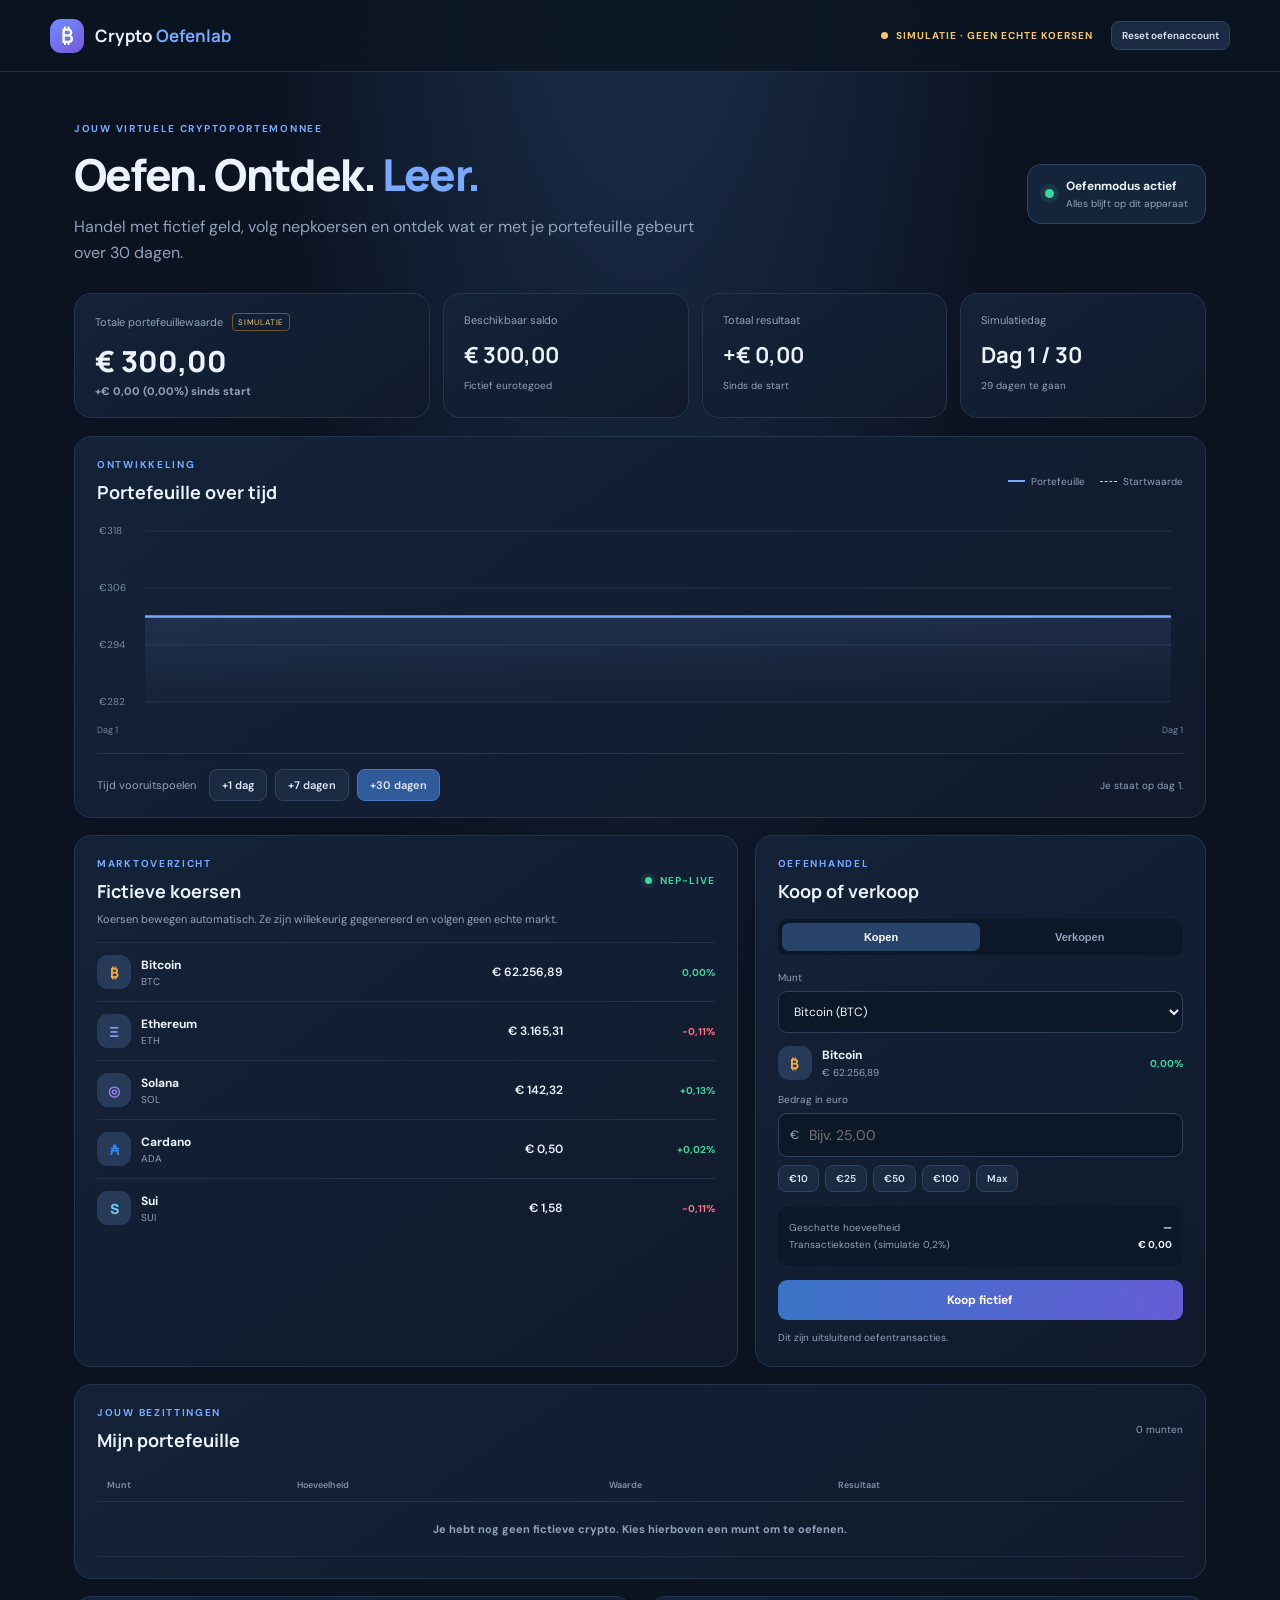
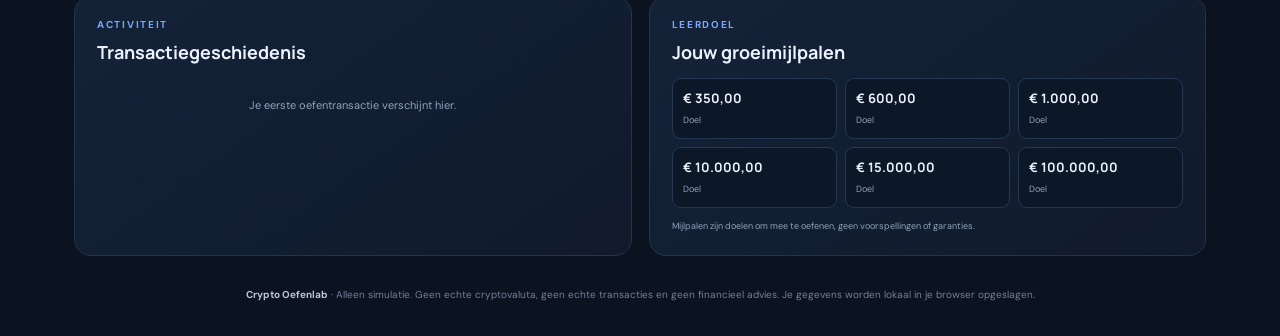
==== index.html @ bb4dd3b4 "Add files via upload" ====
<!doctype html>
<html lang="nl">
<head>
  <meta charset="utf-8">
  <meta name="viewport" content="width=device-width, initial-scale=1">
  <meta name="theme-color" content="#101827">
  <title>Crypto Oefenlab</title>
  <link rel="stylesheet" href="style.css">
</head>
<body>
  <header class="topbar">
    <a class="brand" href="#"><span class="brand-mark">₿</span><span>Crypto <b>Oefenlab</b></span></a>
    <div class="top-actions"><span class="demo-pill"><i></i> SIMULATIE · GEEN ECHTE KOERSEN</span><button id="resetBtn" class="ghost small">Reset oefenaccount</button></div>
  </header>

  <main class="wrap">
    <section class="hero">
      <div><p class="eyebrow">JOUW VIRTUELE CRYPTOPORTEMONNEE</p><h1>Oefen. Ontdek. <span>Leer.</span></h1>
      <p class="sub">Handel met fictief geld, volg nepkoersen en ontdek wat er met je portefeuille gebeurt over 30 dagen.</p></div>
      <div class="hero-chip"><span class="pulse"></span><div><b>Oefenmodus actief</b><small>Alles blijft op dit apparaat</small></div></div>
    </section>

    <section class="stats-grid">
      <article class="stat-card main-stat"><div class="stat-label">Totale portefeuillewaarde <span class="tiny-tag">SIMULATIE</span></div><div id="totalValue" class="big-number">€ 300,00</div><div id="totalChange" class="stat-change neutral">— Startwaarde</div></article>
      <article class="stat-card"><div class="stat-label">Beschikbaar saldo</div><div id="cashValue" class="mid-number">€ 300,00</div><small>Fictief eurotegoed</small></article>
      <article class="stat-card"><div class="stat-label">Totaal resultaat</div><div id="profitValue" class="mid-number">€ 0,00</div><small>Sinds de start</small></article>
      <article class="stat-card"><div class="stat-label">Simulatiedag</div><div id="dayValue" class="mid-number">Dag 1 / 30</div><small id="dateValue">Start van je oefenperiode</small></article>
    </section>

    <section class="panel chart-panel">
      <div class="section-head"><div><p class="eyebrow">ONTWIKKELING</p><h2>Portefeuille over tijd</h2></div><div class="chart-legend"><span><i class="legend-line"></i> Portefeuille</span><span><i class="legend-dash"></i> Startwaarde</span></div></div>
      <div class="chart-wrap"><canvas id="portfolioChart" aria-label="Grafiek van portefeuillewaarde"></canvas></div>
      <div class="timeline"><span id="chartStart">Dag 1</span><span id="chartEnd">Dag 30</span></div>
      <div class="time-controls"><span class="control-label">Tijd vooruitspoelen</span><button class="time-btn" data-days="1">+1 dag</button><button class="time-btn" data-days="7">+7 dagen</button><button class="time-btn primary" data-days="30">+30 dagen</button><span id="timeNotice" class="time-notice">Je staat op dag 1.</span></div>
    </section>

    <section class="content-grid">
      <section class="panel market-panel">
        <div class="section-head"><div><p class="eyebrow">MARKTOVERZICHT</p><h2>Fictieve koersen</h2></div><span class="live-label"><i></i> NEP-LIVE</span></div>
        <p class="muted">Koersen bewegen automatisch. Ze zijn willekeurig gegenereerd en volgen geen echte markt.</p>
        <div id="coinList" class="coin-list"></div>
      </section>

      <section class="panel trade-panel">
        <div class="section-head"><div><p class="eyebrow">OEFENHANDEL</p><h2>Koop of verkoop</h2></div></div>
        <div class="trade-tabs"><button class="tab active" data-side="buy">Kopen</button><button class="tab" data-side="sell">Verkopen</button></div>
        <label for="coinSelect">Munt</label><select id="coinSelect"></select>
        <div class="selected-coin"><div id="selectedSymbol" class="coin-icon">₿</div><div><b id="selectedName">Bitcoin</b><small id="selectedPrice">€ 60.000,00</small></div><span id="selectedMove" class="move neutral">0,00%</span></div>
        <label for="amountInput">Bedrag in euro</label><div class="amount-input"><span>€</span><input id="amountInput" type="number" min="0.01" step="0.01" placeholder="Bijv. 25,00"></div>
        <div class="quick-amounts"><button data-amount="10">€10</button><button data-amount="25">€25</button><button data-amount="50">€50</button><button data-amount="100">€100</button><button data-amount="max">Max</button></div>
        <div class="trade-summary"><div><span>Geschatte hoeveelheid</span><b id="estimatedQty">—</b></div><div><span>Transactiekosten (simulatie 0,2%)</span><b id="feeValue">€ 0,00</b></div></div>
        <button id="tradeBtn" class="trade-submit">Koop fictief</button>
        <p id="tradeMessage" class="trade-message" role="status">Dit zijn uitsluitend oefentransacties.</p>
      </section>
    </section>

    <section class="panel holdings-panel">
      <div class="section-head"><div><p class="eyebrow">JOUW BEZITTINGEN</p><h2>Mijn portefeuille</h2></div><span id="holdingCount" class="holding-count">0 munten</span></div>
      <div class="table-scroll"><table><thead><tr><th>Munt</th><th>Hoeveelheid</th><th>Waarde</th><th>Resultaat</th><th></th></tr></thead><tbody id="holdingsBody"><tr><td colspan="5" class="empty">Je hebt nog geen fictieve crypto. Kies hierboven een munt om te oefenen.</td></tr></tbody></table></div>
    </section>

    <section class="bottom-grid">
      <section class="panel">
        <div class="section-head"><div><p class="eyebrow">ACTIVITEIT</p><h2>Transactiegeschiedenis</h2></div></div>
        <div id="activityList" class="activity-list"><p class="empty">Je eerste oefentransactie verschijnt hier.</p></div>
      </section>
      <section class="panel">
        <div class="section-head"><div><p class="eyebrow">LEERDOEL</p><h2>Jouw groeimijlpalen</h2></div></div>
        <div id="goalList" class="goal-list"></div>
        <p class="goal-foot">Mijlpalen zijn doelen om mee te oefenen, geen voorspellingen of garanties.</p>
      </section>
    </section>
    <footer><b>Crypto Oefenlab</b> · Alleen simulatie. Geen echte cryptovaluta, geen echte transacties en geen financieel advies. Je gegevens worden lokaal in je browser opgeslagen.</footer>
  </main>
  <div id="toast" class="toast" role="status"></div>
  <script src="app.js"></script>
</body>
</html>
---- style.css ----
@import url('https://fonts.googleapis.com/css2?family=DM+Sans:wght@400;500;600;700&family=Manrope:wght@400;500;600;700;800&display=swap');
:root{--bg:#0b1220;--panel:#111c2e;--panel2:#152238;--line:#24344c;--text:#edf3fc;--muted:#91a2bb;--green:#39d6a0;--red:#ff7185;--blue:#78a9ff;--gold:#f5c76a}
*{box-sizing:border-box}body{margin:0;background:radial-gradient(ellipse at 50% -20%,#1d3454 0%,transparent 45%),var(--bg);color:var(--text);font-family:'DM Sans',sans-serif;min-height:100vh}.topbar{height:72px;border-bottom:1px solid #203049;display:flex;align-items:center;justify-content:space-between;padding:0 max(calc((100vw - 1180px)/2),24px);background:#0b1422d9;backdrop-filter:blur(14px);position:sticky;top:0;z-index:5}.brand{display:flex;gap:11px;align-items:center;color:var(--text);text-decoration:none;font:700 17px Manrope}.brand b{color:var(--blue)}.brand-mark{display:grid;place-items:center;width:34px;height:34px;border-radius:11px;background:linear-gradient(145deg,#6c8eff,#7856db);font-size:20px;color:white}.top-actions{display:flex;align-items:center;gap:18px}.demo-pill,.live-label{font-size:10px;letter-spacing:1px;font-weight:700;color:var(--gold);display:flex;align-items:center;gap:8px}.demo-pill i,.live-label i{width:7px;height:7px;background:var(--gold);border-radius:50%;display:inline-block}.wrap{max-width:1180px;margin:auto;padding:38px 24px 30px}.hero{display:flex;align-items:center;justify-content:space-between;margin:12px 0 28px}.eyebrow{font-size:10px;letter-spacing:1.7px;font-weight:700;color:var(--blue);margin:0 0 9px}.hero h1{font:800 clamp(30px,5vw,44px) Manrope;margin:0;letter-spacing:-1.8px}.hero h1 span{color:var(--blue)}.sub{color:var(--muted);max-width:620px;line-height:1.6;margin:10px 0 0}.hero-chip{display:flex;align-items:center;gap:12px;background:#14243a;border:1px solid #2b4364;padding:13px 17px;border-radius:14px}.hero-chip b,.hero-chip small{display:block}.hero-chip b{font-size:12px}.hero-chip small{font-size:10px;color:var(--muted);margin-top:3px}.pulse{width:9px;height:9px;border-radius:50%;background:var(--green);box-shadow:0 0 0 5px #39d6a01c}.stats-grid{display:grid;grid-template-columns:1.45fr 1fr 1fr 1fr;gap:13px;margin-bottom:18px}.stat-card,.panel{background:linear-gradient(145deg,#142238,#101a2b);border:1px solid var(--line);border-radius:17px}.stat-card{padding:19px 20px;min-height:115px}.stat-label{font-size:11px;color:var(--muted);display:flex;gap:9px;align-items:center}.tiny-tag{font-size:8px;letter-spacing:.8px;color:var(--gold);border:1px solid #6c5934;padding:3px 5px;border-radius:4px}.big-number{font:800 29px Manrope;margin:10px 0 3px}.mid-number{font:700 22px Manrope;margin:13px 0 3px}.stat-card small{font-size:10px;color:var(--muted)}.stat-change{font-size:11px;font-weight:700}.positive{color:var(--green)!important}.negative{color:var(--red)!important}.neutral{color:var(--muted)!important}.panel{padding:21px 22px;margin-bottom:17px}.section-head{display:flex;justify-content:space-between;align-items:center;gap:12px}.section-head h2{font:700 18px Manrope;margin:0}.chart-panel{padding-bottom:16px}.chart-legend{display:flex;gap:15px;color:var(--muted);font-size:10px}.chart-legend span{display:flex;align-items:center;gap:6px}.legend-line{width:17px;height:2px;background:var(--blue)}.legend-dash{width:17px;border-top:1px dashed var(--gold)}.chart-wrap{height:205px;margin-top:15px;position:relative}.chart-wrap canvas{width:100%;height:100%}.timeline{display:flex;justify-content:space-between;color:#71839d;font-size:9px}.time-controls{display:flex;align-items:center;gap:8px;border-top:1px solid var(--line);margin-top:17px;padding-top:15px;flex-wrap:wrap}.control-label{font-size:11px;color:var(--muted);margin-right:5px}.time-btn,.ghost,.quick-amounts button{background:#192a42;border:1px solid #30435e;color:#dce8f8;border-radius:8px;padding:8px 12px;font:600 11px 'DM Sans';cursor:pointer}.time-btn:hover,.quick-amounts button:hover,.ghost:hover{border-color:var(--blue)}.time-btn.primary{background:#315a9b;border-color:#4778c1}.time-notice{font-size:10px;color:var(--muted);margin-left:auto}.content-grid{display:grid;grid-template-columns:1.25fr .85fr;gap:17px}.muted{color:var(--muted);font-size:11px;margin:9px 0 16px}.live-label{color:var(--green)}.live-label i{background:var(--green);box-shadow:0 0 0 4px #39d6a018}.coin-list{display:flex;flex-direction:column}.coin-row{display:grid;grid-template-columns:1.4fr 1fr .75fr;align-items:center;gap:8px;padding:12px 0;border-top:1px solid #223149;cursor:pointer}.coin-row:hover{background:#ffffff05}.coin-info{display:flex;align-items:center;gap:10px}.coin-icon{width:34px;height:34px;border-radius:11px;background:#273b59;display:grid;place-items:center;font:800 14px Manrope;color:#dce9ff;flex-shrink:0}.coin-info b,.coin-info small{display:block}.coin-info b{font-size:12px}.coin-info small{font-size:10px;color:var(--muted);margin-top:2px}.coin-price{text-align:right;font-size:12px;font-weight:600}.coin-change{text-align:right;font-size:10px;font-weight:700}.trade-tabs{display:flex;background:#0c1727;border-radius:9px;padding:4px;margin:16px 0}.tab{flex:1;background:none;border:0;color:var(--muted);padding:8px;border-radius:7px;cursor:pointer;font-weight:700;font-size:11px}.tab.active{background:#29446a;color:white}label{display:block;color:var(--muted);font-size:10px;margin:13px 0 7px}select,.amount-input{width:100%;background:#0c1727;border:1px solid #30415b;border-radius:9px;color:var(--text);padding:11px;font:12px 'DM Sans'}select{cursor:pointer}.selected-coin{display:flex;align-items:center;gap:10px;margin:13px 0}.selected-coin b,.selected-coin small{display:block}.selected-coin b{font-size:12px}.selected-coin small{color:var(--muted);font-size:10px;margin-top:3px}.selected-coin .move{margin-left:auto;font-size:10px;font-weight:700}.amount-input{display:flex;align-items:center;gap:8px}.amount-input span{color:var(--muted)}.amount-input input{background:none;border:0;outline:0;color:white;width:100%;font:14px 'DM Sans'}.quick-amounts{display:flex;gap:6px;margin-top:8px}.quick-amounts button{padding:6px 10px;font-size:10px}.trade-summary{background:#0c1727;border-radius:9px;padding:11px;margin:14px 0}.trade-summary div{display:flex;justify-content:space-between;margin:4px 0;font-size:10px}.trade-summary span{color:var(--muted)}.trade-submit{width:100%;border:0;border-radius:9px;padding:12px;background:linear-gradient(100deg,#3974c5,#655dd6);color:white;font:700 12px 'DM Sans';cursor:pointer}.trade-submit.sell{background:linear-gradient(100deg,#b94d69,#d47b54)}.trade-message{font-size:10px;color:var(--muted);line-height:1.5;margin:10px 0 0;min-height:15px}.holding-count{font-size:10px;color:var(--muted)}.table-scroll{overflow-x:auto}table{width:100%;border-collapse:collapse;min-width:570px;margin-top:17px}th{text-align:left;color:#7f91aa;font-size:9px;font-weight:600;padding:10px;border-bottom:1px solid var(--line)}td{padding:12px 10px;border-bottom:1px solid #1e2d43;font-size:11px}td:first-child{font-weight:700}.asset-cell{display:flex;align-items:center;gap:8px}.asset-cell .coin-icon{width:27px;height:27px;font-size:11px}.sell-link{background:none;border:1px solid #3b506e;border-radius:6px;color:#a9c9ff;padding:5px 8px;font-size:10px;cursor:pointer}.empty{text-align:center;color:var(--muted);padding:20px!important;font-size:11px}.bottom-grid{display:grid;grid-template-columns:1fr 1fr;gap:17px}.activity-list{margin-top:14px}.activity-item{display:flex;justify-content:space-between;gap:10px;padding:11px 0;border-top:1px solid #223149;font-size:11px}.activity-item small{display:block;color:var(--muted);font-size:9px;margin-top:4px}.activity-amount{text-align:right;font-weight:700}.goal-list{margin-top:14px;display:grid;grid-template-columns:repeat(3,1fr);gap:8px}.goal{padding:10px;background:#0c1727;border:1px solid #253751;border-radius:9px}.goal b{display:block;font:700 13px Manrope}.goal small{font-size:9px;color:var(--muted)}.goal.done{border-color:#267c68;background:#102b2a}.goal-foot{color:var(--muted);font-size:9px;line-height:1.5;margin:12px 0 0}footer{color:#71829a;font-size:10px;text-align:center;padding:15px 0 5px}footer b{color:#b7c7dc}.toast{position:fixed;bottom:22px;left:50%;transform:translate(-50%,20px);opacity:0;pointer-events:none;background:#1e3653;border:1px solid #45648c;color:white;padding:11px 17px;border-radius:10px;font-size:11px;transition:.25s;z-index:10}.toast.show{opacity:1;transform:translate(-50%,0)}.small{font-size:10px;padding:7px 10px}
@media(max-width:850px){.stats-grid{grid-template-columns:1fr 1fr}.main-stat{grid-column:span 2}.content-grid{grid-template-columns:1fr}.hero{align-items:flex-start;gap:20px}.hero-chip{margin-top:12px}.bottom-grid{grid-template-columns:1fr}}
@media(max-width:560px){.topbar{padding:0 15px;height:62px}.demo-pill{display:none}.wrap{padding:25px 14px}.hero{display:block}.hero-chip{display:inline-flex}.stats-grid{gap:8px}.stat-card{padding:14px;min-height:100px}.big-number{font-size:25px}.mid-number{font-size:19px}.panel{padding:16px}.chart-legend{display:none}.time-notice{width:100%;margin:4px 0 0}.coin-row{grid-template-columns:1.2fr 1fr .7fr}.goal-list{grid-template-columns:repeat(2,1fr)}}
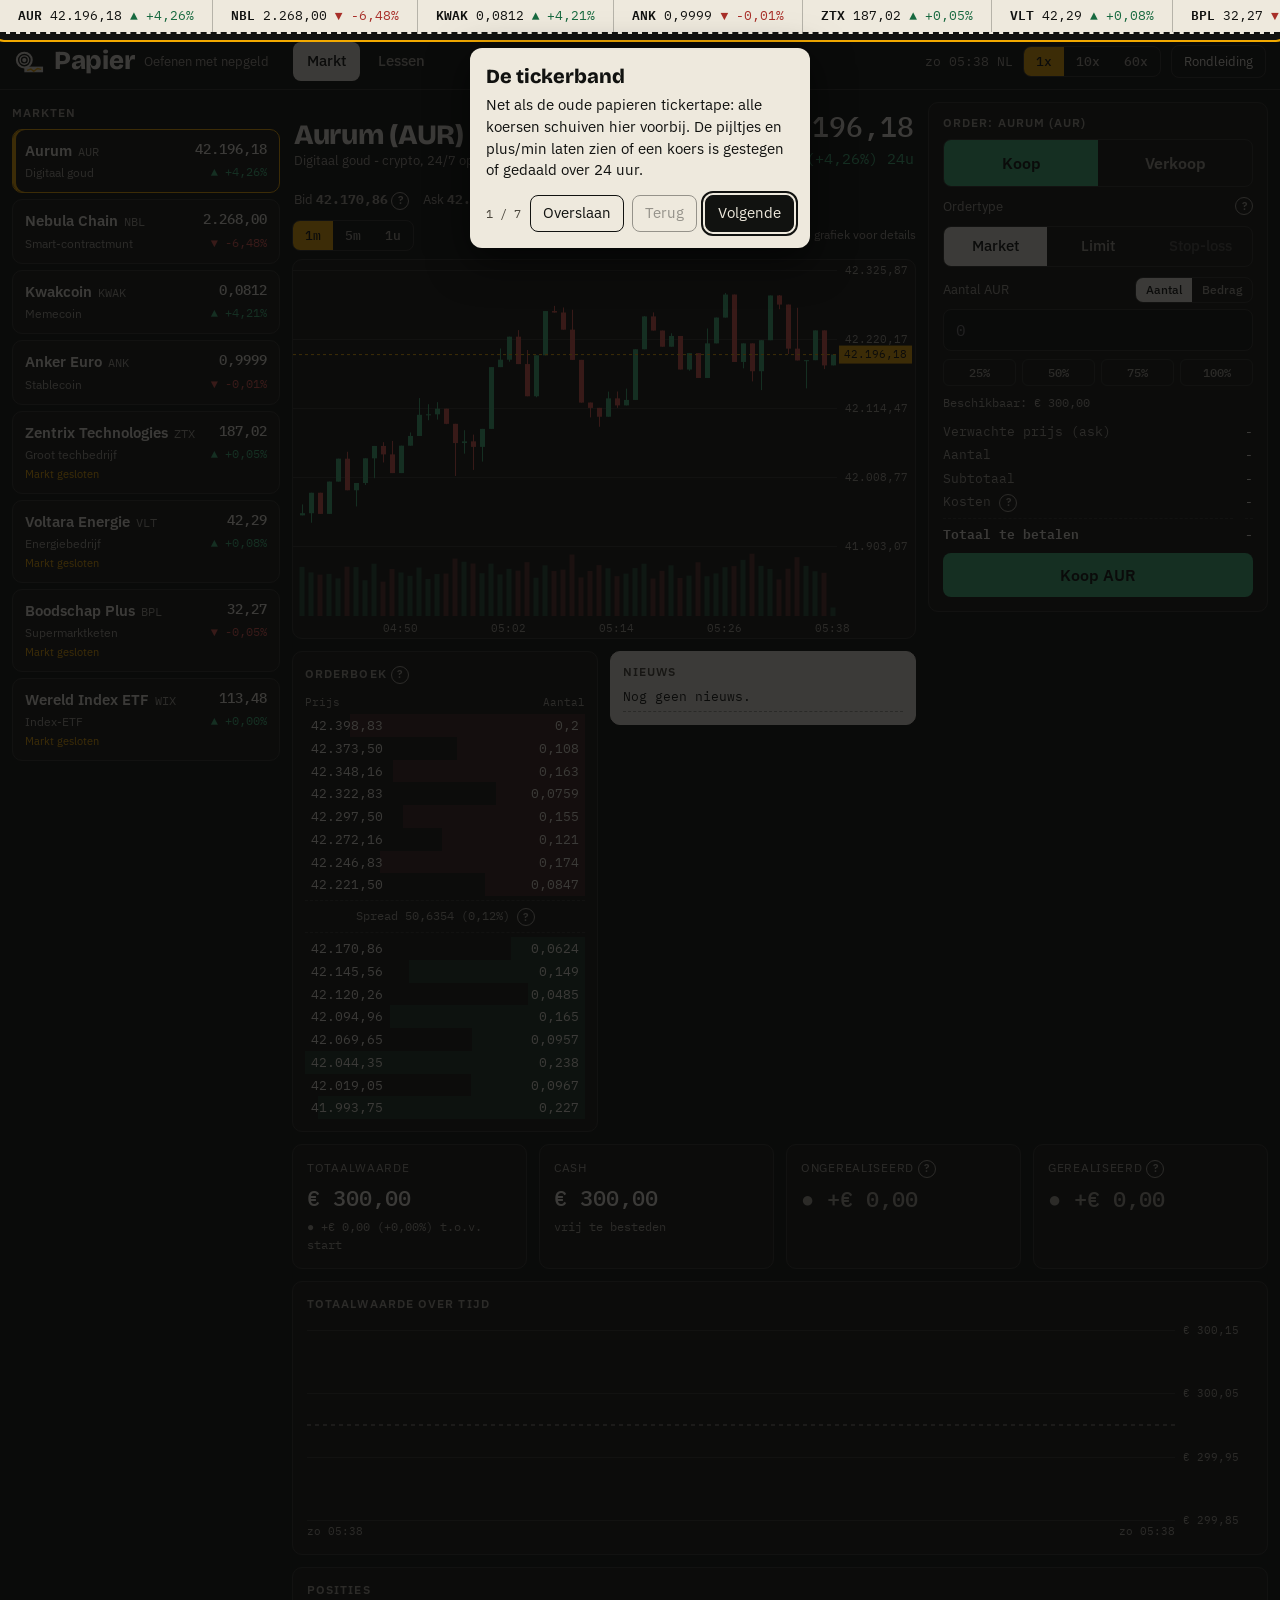
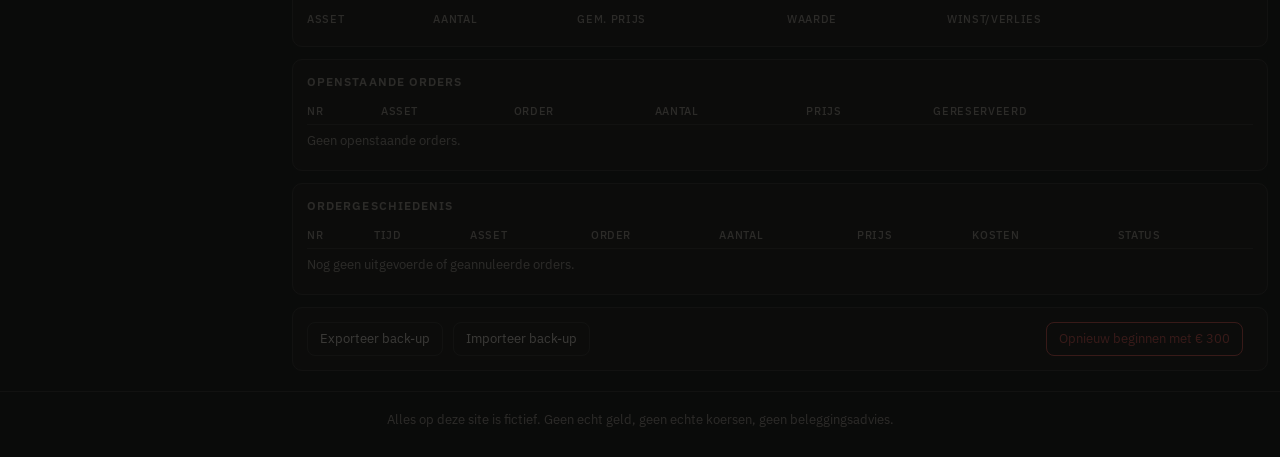
==== commit 46438695: "Oude site vervangen door Papier: alles naar de root van de repo Co-Authored-By: Claude Sonnet 5.5 <n" ====
--- a/index.html
+++ b/index.html
@@ -1,78 +1,169 @@
 <!doctype html>
 <html lang="nl">
 <head>
-  <meta charset="utf-8">
-  <meta name="viewport" content="width=device-width, initial-scale=1">
-  <meta name="theme-color" content="#101827">
-  <title>Crypto Oefenlab</title>
-  <link rel="stylesheet" href="style.css">
+<meta charset="utf-8">
+<meta name="viewport" content="width=device-width, initial-scale=1">
+<title>Papier - oefenen met handelen met nepgeld</title>
+<meta name="description" content="Papier is een oefenapp voor crypto- en aandelenhandel met nepgeld. Fictieve koersen, 300 euro startkapitaal, rondleiding en korte lessen. Alles is fictief.">
+<meta property="og:title" content="Papier - oefenen met handelen met nepgeld">
+<meta property="og:description" content="Leer hoe handelen werkt zonder risico. Fictieve munten en aandelen, een live gesimuleerde markt en 300 euro nepgeld.">
+<meta property="og:type" content="website">
+<meta property="og:locale" content="nl_NL">
+<meta name="theme-color" content="#111210">
+<link rel="icon" href="data:image/svg+xml,%3Csvg xmlns='http://www.w3.org/2000/svg' viewBox='0 0 32 32'%3E%3Crect x='11' y='22' width='20' height='6' fill='%23EEE9DD'/%3E%3Cpolyline points='14,26 18,24.5 21,27 25,24 29,25' fill='none' stroke='%23F2A900' stroke-width='1.5'/%3E%3Ccircle cx='11' cy='15' r='9' fill='%23EEE9DD'/%3E%3Ccircle cx='11' cy='15' r='6' fill='none' stroke='%23111210' stroke-width='1.5'/%3E%3Ccircle cx='11' cy='15' r='3' fill='none' stroke='%23111210' stroke-width='1.5'/%3E%3C/svg%3E">
+<link rel="preconnect" href="https://fonts.googleapis.com">
+<link rel="preconnect" href="https://fonts.gstatic.com" crossorigin>
+<link href="https://fonts.googleapis.com/css2?family=Bricolage+Grotesque:opsz,wght@12..96,600;12..96,800&family=IBM+Plex+Mono:wght@400;500;600&family=IBM+Plex+Sans:wght@400;500;600&display=swap" rel="stylesheet">
+<link rel="stylesheet" href="css/style.css">
 </head>
-<body>
-  <header class="topbar">
-    <a class="brand" href="#"><span class="brand-mark">₿</span><span>Crypto <b>Oefenlab</b></span></a>
-    <div class="top-actions"><span class="demo-pill"><i></i> SIMULATIE · GEEN ECHTE KOERSEN</span><button id="resetBtn" class="ghost small">Reset oefenaccount</button></div>
+<body data-view="markt">
+<a class="skip" href="#hoofd">Naar hoofdinhoud</a>
+
+<div class="boven">
+  <div class="tickerband" aria-label="Koersen van alle fictieve markten">
+    <div class="tape-spoor" id="tape"></div>
+  </div>
+  <header class="kop">
+    <div class="merk">
+      <svg class="logo" viewBox="0 0 32 32" aria-hidden="true">
+        <rect x="11" y="22" width="20" height="6" fill="#EEE9DD"/>
+        <polyline points="14,26 18,24.5 21,27 25,24 29,25" fill="none" stroke="#F2A900" stroke-width="1.5"/>
+        <circle cx="11" cy="15" r="9" fill="#EEE9DD"/>
+        <circle cx="11" cy="15" r="6" fill="none" stroke="#111210" stroke-width="1.5"/>
+        <circle cx="11" cy="15" r="3" fill="none" stroke="#111210" stroke-width="1.5"/>
+      </svg>
+      <h1 class="merknaam">Papier</h1>
+      <span class="slogan">Oefenen met nepgeld</span>
+    </div>
+    <nav class="tabs" aria-label="Weergave">
+      <button type="button" class="tab" data-view="markt" aria-pressed="true">Markt</button>
+      <button type="button" class="tab tab-portefeuille" data-view="portefeuille" aria-pressed="false">Portefeuille</button>
+      <button type="button" class="tab" data-view="lessen" id="nav-lessen" aria-pressed="false">Lessen</button>
+    </nav>
+    <div class="kopacties">
+      <time class="klok mono" id="klok" title="Gesimuleerde tijd in Amsterdam"></time>
+      <div class="snelheid" role="group" aria-label="Tijdversneller">
+        <button type="button" data-s="1" aria-pressed="true">1x</button>
+        <button type="button" data-s="10" aria-pressed="false">10x</button>
+        <button type="button" data-s="60" aria-pressed="false">60x</button>
+      </div>
+      <button type="button" class="knop-klein" id="btn-tour">Rondleiding</button>
+    </div>
   </header>
+</div>
 
-  <main class="wrap">
-    <section class="hero">
-      <div><p class="eyebrow">JOUW VIRTUELE CRYPTOPORTEMONNEE</p><h1>Oefen. Ontdek. <span>Leer.</span></h1>
-      <p class="sub">Handel met fictief geld, volg nepkoersen en ontdek wat er met je portefeuille gebeurt over 30 dagen.</p></div>
-      <div class="hero-chip"><span class="pulse"></span><div><b>Oefenmodus actief</b><small>Alles blijft op dit apparaat</small></div></div>
-    </section>
+<div class="banner" id="banner" role="status" hidden></div>
 
-    <section class="stats-grid">
-      <article class="stat-card main-stat"><div class="stat-label">Totale portefeuillewaarde <span class="tiny-tag">SIMULATIE</span></div><div id="totalValue" class="big-number">€ 300,00</div><div id="totalChange" class="stat-change neutral">— Startwaarde</div></article>
-      <article class="stat-card"><div class="stat-label">Beschikbaar saldo</div><div id="cashValue" class="mid-number">€ 300,00</div><small>Fictief eurotegoed</small></article>
-      <article class="stat-card"><div class="stat-label">Totaal resultaat</div><div id="profitValue" class="mid-number">€ 0,00</div><small>Sinds de start</small></article>
-      <article class="stat-card"><div class="stat-label">Simulatiedag</div><div id="dayValue" class="mid-number">Dag 1 / 30</div><small id="dateValue">Start van je oefenperiode</small></article>
-    </section>
+<main id="hoofd" class="terminal">
+  <aside class="assetlijst" data-sec="markt" aria-label="Markten">
+    <h2 class="kopje">Markten</h2>
+    <ul id="assets" class="assets"></ul>
+  </aside>
 
-    <section class="panel chart-panel">
-      <div class="section-head"><div><p class="eyebrow">ONTWIKKELING</p><h2>Portefeuille over tijd</h2></div><div class="chart-legend"><span><i class="legend-line"></i> Portefeuille</span><span><i class="legend-dash"></i> Startwaarde</span></div></div>
-      <div class="chart-wrap"><canvas id="portfolioChart" aria-label="Grafiek van portefeuillewaarde"></canvas></div>
-      <div class="timeline"><span id="chartStart">Dag 1</span><span id="chartEnd">Dag 30</span></div>
-      <div class="time-controls"><span class="control-label">Tijd vooruitspoelen</span><button class="time-btn" data-days="1">+1 dag</button><button class="time-btn" data-days="7">+7 dagen</button><button class="time-btn primary" data-days="30">+30 dagen</button><span id="timeNotice" class="time-notice">Je staat op dag 1.</span></div>
-    </section>
+  <section class="midden" data-sec="markt" aria-label="Koers en orderboek">
+    <div class="assetkop">
+      <div>
+        <h2 class="assetnaam" id="k-naam"></h2>
+        <p class="assetrol" id="k-rol"></p>
+      </div>
+      <div class="assetprijs">
+        <div class="groot mono" id="k-prijs"></div>
+        <div class="mono" id="k-verschil"></div>
+      </div>
+      <div class="assetstatus" id="k-status"></div>
+    </div>
+    <div class="tfbalk">
+      <div class="tf" role="group" aria-label="Tijdsinterval van de candles">
+        <button type="button" data-tf="1m" aria-pressed="true">1m</button>
+        <button type="button" data-tf="5m" aria-pressed="false">5m</button>
+        <button type="button" data-tf="1u" aria-pressed="false">1u</button>
+      </div>
+      <span class="hint">Candles <button type="button" class="vraag" data-begrip="candle" aria-label="Uitleg: candle">?</button> · beweeg of tik over de grafiek voor details</span>
+    </div>
+    <div class="grafiek-wrap">
+      <canvas id="grafiek" role="img" aria-label="Koersgrafiek"></canvas>
+      <div class="gesloten" id="gesloten" hidden></div>
+    </div>
+    <div class="onder">
+      <section class="orderboek" aria-label="Orderboek">
+        <h3 class="kopje">Orderboek <button type="button" class="vraag" data-begrip="orderboek" aria-label="Uitleg: orderboek">?</button></h3>
+        <div class="ob-kop mono"><span>Prijs</span><span>Aantal</span></div>
+        <div id="ob-asks" class="ob-zijde"></div>
+        <div class="ob-mid mono" id="ob-mid"></div>
+        <div id="ob-bids" class="ob-zijde"></div>
+      </section>
+      <section class="nieuws" aria-label="Nieuwsfeed">
+        <h3 class="kopje">Nieuws</h3>
+        <ul id="nieuws" class="nieuws-lijst"></ul>
+      </section>
+    </div>
+  </section>
 
-    <section class="content-grid">
-      <section class="panel market-panel">
-        <div class="section-head"><div><p class="eyebrow">MARKTOVERZICHT</p><h2>Fictieve koersen</h2></div><span class="live-label"><i></i> NEP-LIVE</span></div>
-        <p class="muted">Koersen bewegen automatisch. Ze zijn willekeurig gegenereerd en volgen geen echte markt.</p>
-        <div id="coinList" class="coin-list"></div>
-      </section>
+  <section class="orderpaneel" id="orderpaneel" data-sec="markt" aria-label="Order plaatsen">
+    <div class="bon-houder" id="bon-houder"></div>
+    <div class="op-kop">
+      <h2 class="kopje">Order: <span id="op-asset"></span></h2>
+      <button type="button" class="sluit" id="op-sluit" aria-label="Sluit orderpaneel">&times;</button>
+    </div>
+    <div class="seg groot" id="op-kant" role="group" aria-label="Kopen of verkopen">
+      <button type="button" data-kant="koop" aria-pressed="true">Koop</button>
+      <button type="button" data-kant="verkoop" aria-pressed="false">Verkoop</button>
+    </div>
+    <div class="veld-kop"><span>Ordertype</span> <button type="button" class="vraag" id="op-type-tip" data-begrip="market" aria-label="Uitleg: Market">?</button></div>
+    <div class="seg" id="op-type" role="group" aria-label="Ordertype">
+      <button type="button" data-type="markt" aria-pressed="true">Market</button>
+      <button type="button" data-type="limit" aria-pressed="false">Limit</button>
+      <button type="button" data-type="stop" aria-pressed="false">Stop-loss</button>
+    </div>
+    <form id="op-form" novalidate>
+      <label class="veld" id="lbl-prijs" hidden><span id="lbl-prijs-tekst">Limietprijs</span><input id="op-prijs" inputmode="decimal" autocomplete="off"></label>
+      <div class="veld-kop"><label for="op-invoer" id="lbl-invoer-tekst">Aantal</label>
+        <div class="seg klein" id="op-modus" role="group" aria-label="Invoeren op aantal of bedrag">
+          <button type="button" data-modus="aantal" aria-pressed="true">Aantal</button>
+          <button type="button" data-modus="bedrag" aria-pressed="false">Bedrag</button>
+        </div></div>
+      <input class="invoer" id="op-invoer" inputmode="decimal" autocomplete="off" placeholder="0">
+      <div class="pct" id="op-pct" role="group" aria-label="Snelle keuze">
+        <button type="button" data-p="0.25">25%</button><button type="button" data-p="0.5">50%</button><button type="button" data-p="0.75">75%</button><button type="button" data-p="1">100%</button>
+      </div>
+      <p class="beschikbaar mono" id="op-beschikbaar"></p>
+      <dl class="overzicht mono">
+        <dt id="ov-label-prijs">Verwachte prijs</dt><dd id="ov-prijs">-</dd>
+        <dt>Aantal</dt><dd id="ov-aantal">-</dd>
+        <dt>Subtotaal</dt><dd id="ov-sub">-</dd>
+        <dt>Kosten <button type="button" class="vraag" data-begrip="kosten" aria-label="Uitleg: kosten">?</button></dt><dd id="ov-kosten">-</dd>
+        <dt class="tot" id="ov-totaal-label">Totaal te betalen</dt><dd class="tot" id="ov-totaal">-</dd>
+      </dl>
+      <p class="fout" id="op-fout" role="alert"></p>
+      <p class="waarschuwing" id="op-markt-dicht" hidden></p>
+      <p class="melding" id="op-melding" role="status"></p>
+      <button type="submit" class="hoofdknop koop" id="op-submit">Koop</button>
+    </form>
+  </section>
 
-      <section class="panel trade-panel">
-        <div class="section-head"><div><p class="eyebrow">OEFENHANDEL</p><h2>Koop of verkoop</h2></div></div>
-        <div class="trade-tabs"><button class="tab active" data-side="buy">Kopen</button><button class="tab" data-side="sell">Verkopen</button></div>
-        <label for="coinSelect">Munt</label><select id="coinSelect"></select>
-        <div class="selected-coin"><div id="selectedSymbol" class="coin-icon">₿</div><div><b id="selectedName">Bitcoin</b><small id="selectedPrice">€ 60.000,00</small></div><span id="selectedMove" class="move neutral">0,00%</span></div>
-        <label for="amountInput">Bedrag in euro</label><div class="amount-input"><span>€</span><input id="amountInput" type="number" min="0.01" step="0.01" placeholder="Bijv. 25,00"></div>
-        <div class="quick-amounts"><button data-amount="10">€10</button><button data-amount="25">€25</button><button data-amount="50">€50</button><button data-amount="100">€100</button><button data-amount="max">Max</button></div>
-        <div class="trade-summary"><div><span>Geschatte hoeveelheid</span><b id="estimatedQty">—</b></div><div><span>Transactiekosten (simulatie 0,2%)</span><b id="feeValue">€ 0,00</b></div></div>
-        <button id="tradeBtn" class="trade-submit">Koop fictief</button>
-        <p id="tradeMessage" class="trade-message" role="status">Dit zijn uitsluitend oefentransacties.</p>
-      </section>
-    </section>
+  <section class="portefeuille" id="portefeuille" data-sec="portefeuille" aria-label="Portefeuille"></section>
+</main>
 
-    <section class="panel holdings-panel">
-      <div class="section-head"><div><p class="eyebrow">JOUW BEZITTINGEN</p><h2>Mijn portefeuille</h2></div><span id="holdingCount" class="holding-count">0 munten</span></div>
-      <div class="table-scroll"><table><thead><tr><th>Munt</th><th>Hoeveelheid</th><th>Waarde</th><th>Resultaat</th><th></th></tr></thead><tbody id="holdingsBody"><tr><td colspan="5" class="empty">Je hebt nog geen fictieve crypto. Kies hierboven een munt om te oefenen.</td></tr></tbody></table></div>
-    </section>
+<section id="lessen" class="lessen-view" aria-label="Lessen"></section>
 
-    <section class="bottom-grid">
-      <section class="panel">
-        <div class="section-head"><div><p class="eyebrow">ACTIVITEIT</p><h2>Transactiegeschiedenis</h2></div></div>
-        <div id="activityList" class="activity-list"><p class="empty">Je eerste oefentransactie verschijnt hier.</p></div>
-      </section>
-      <section class="panel">
-        <div class="section-head"><div><p class="eyebrow">LEERDOEL</p><h2>Jouw groeimijlpalen</h2></div></div>
-        <div id="goalList" class="goal-list"></div>
-        <p class="goal-foot">Mijlpalen zijn doelen om mee te oefenen, geen voorspellingen of garanties.</p>
-      </section>
-    </section>
-    <footer><b>Crypto Oefenlab</b> · Alleen simulatie. Geen echte cryptovaluta, geen echte transacties en geen financieel advies. Je gegevens worden lokaal in je browser opgeslagen.</footer>
-  </main>
-  <div id="toast" class="toast" role="status"></div>
-  <script src="app.js"></script>
+<div class="sheet-schaduw" id="sheet-schaduw"></div>
+<div class="mobiel-balk" id="mobiel-balk">
+  <button type="button" class="koop" data-kant="koop" aria-pressed="true">Koop</button>
+  <button type="button" class="verkoop" data-kant="verkoop" aria-pressed="false">Verkoop</button>
+</div>
+
+<dialog id="bevestig" class="dialoog" aria-labelledby="bv-titel">
+  <h2 id="bv-titel" class="dl-titel"></h2>
+  <p class="hint">Controleer je order voordat je bevestigt.</p>
+  <dl class="overzicht mono" id="bv-lijst"></dl>
+  <p id="bv-uitleg" class="hint"></p>
+  <div class="dl-knoppen"><button type="button" class="knop-klein" id="bv-terug">Terug</button><button type="button" class="hoofdknop koop" id="bv-ok">Bevestig order</button></div>
+</dialog>
+
+<footer class="voet">
+  <p>Alles op deze site is fictief. Geen echt geld, geen echte koersen, geen beleggingsadvies.</p>
+</footer>
+
+<script type="module" src="js/main.js"></script>
 </body>
-</html>+</html>
--- a/css/style.css
+++ b/css/style.css
@@ -0,0 +1,287 @@
+/* Papier - een handelsterminal met de warmte van papier en inkt */
+:root {
+  --ink: #111210; --ink-2: #181916; --ink-3: #22231F; --lijn: #34352E;
+  --papier: #EEE9DD; --papier-2: #DDD6C4; --amber: #F2A900;
+  --stijgen: #3FB57A; --dalen: #E0574F;
+  --stijgen-p: #17693F; --dalen-p: #A82F29; /* voor op papier */
+  --dim: #A8A398;
+  --f-kop: 'Bricolage Grotesque', Georgia, serif;
+  --f-tekst: 'IBM Plex Sans', system-ui, sans-serif;
+  --f-mono: 'IBM Plex Mono', ui-monospace, Consolas, monospace;
+  --r: 10px;
+  color-scheme: dark;
+}
+*, *::before, *::after { box-sizing: border-box; }
+html { -webkit-text-size-adjust: 100%; }
+body { margin: 0; background: var(--ink); color: var(--papier); font: 15px/1.5 var(--f-tekst); min-width: 320px; }
+h1, h2, h3, p, ul { margin: 0; }
+ul { padding: 0; list-style: none; }
+button { font: inherit; color: inherit; cursor: pointer; }
+.mono, .tk, .klok, table, input, .ob-zijde, .ob-mid { font-family: var(--f-mono); font-variant-numeric: tabular-nums; }
+::selection { background: var(--amber); color: var(--ink); }
+:focus-visible { outline: 2px solid var(--amber); outline-offset: 2px; border-radius: 4px; }
+.skip { position: absolute; left: 8px; top: -60px; background: var(--amber); color: var(--ink); padding: 8px 12px; z-index: 200; border-radius: 6px; }
+.skip:focus { top: 8px; }
+.op { color: var(--stijgen); } .neer { color: var(--dalen); } .vlak { color: var(--dim); }
+.kopje { font: 600 12px/1 var(--f-tekst); letter-spacing: .09em; text-transform: uppercase; color: var(--dim); padding: 2px 0 10px; }
+
+/* boven: tickerband + kop */
+.boven { position: sticky; top: 0; z-index: 40; background: var(--ink); }
+.tickerband { background: var(--papier); color: var(--ink); height: 34px; overflow: hidden; position: relative; border-bottom: 2px dashed var(--ink); }
+.tape-spoor { display: flex; width: max-content; animation: tape 70s linear infinite; }
+.tape-set { display: flex; flex: none; }
+.tk { display: inline-flex; gap: 8px; align-items: center; padding: 0 18px; height: 32px; font-size: 13px; border-right: 1px solid rgba(17,18,16,.25); white-space: nowrap; }
+.tk b { font-weight: 600; }
+.tk .op { color: var(--stijgen-p); } .tk .neer { color: var(--dalen-p); } .tk .vlak { color: #5B574D; }
+@keyframes tape { to { transform: translateX(-50%); } }
+.tickerband:hover .tape-spoor { animation-play-state: paused; }
+
+.kop { display: flex; align-items: center; gap: 16px; padding: 8px 14px; border-bottom: 1px solid var(--lijn); flex-wrap: wrap; }
+.merk { display: flex; align-items: center; gap: 10px; }
+.logo { width: 30px; height: 30px; }
+.merknaam { font: 800 26px/1 var(--f-kop); letter-spacing: -.01em; }
+.slogan { color: var(--dim); font-size: 13px; }
+.tabs { display: flex; gap: 4px; margin-left: 8px; }
+.tab { background: none; border: 0; padding: 8px 14px; border-radius: 8px; color: var(--dim); font-weight: 500; }
+.tab:hover { color: var(--papier); background: var(--ink-3); }
+.tab[aria-pressed="true"] { color: var(--ink); background: var(--papier); }
+.kopacties { margin-left: auto; display: flex; align-items: center; gap: 10px; }
+.klok { font-size: 13px; color: var(--dim); }
+.snelheid, .tf { display: inline-flex; border: 1px solid var(--lijn); border-radius: 8px; overflow: hidden; }
+.snelheid button, .tf button { background: none; border: 0; padding: 6px 12px; font: 500 13px var(--f-mono); color: var(--dim); }
+.snelheid button:hover, .tf button:hover { color: var(--papier); background: var(--ink-3); }
+.snelheid button[aria-pressed="true"], .tf button[aria-pressed="true"] { background: var(--amber); color: var(--ink); }
+.knop-klein { background: none; border: 1px solid var(--lijn); border-radius: 8px; padding: 6px 12px; font-size: 13px; }
+.knop-klein:hover { background: var(--ink-3); }
+
+.banner { margin: 10px 12px 0; background: var(--papier); color: var(--ink); border-radius: var(--r); padding: 10px 14px; display: flex; gap: 12px; align-items: center; justify-content: space-between; }
+.banner[hidden] { display: none; }
+.banner button { background: var(--ink); color: var(--papier); border: 0; border-radius: 6px; padding: 5px 12px; }
+
+/* layout desktop */
+.terminal { display: grid; grid-template-columns: 268px minmax(0, 1fr) 340px; grid-template-areas: "lijst midden order" "lijst port port"; gap: 12px; padding: 12px; align-items: start; }
+.assetlijst { grid-area: lijst; position: sticky; top: 104px; max-height: calc(100vh - 116px); overflow: auto; }
+.midden { grid-area: midden; min-width: 0; }
+.card, .assetlijst, .midden > *, .orderpaneel, .portefeuille { }
+.assets { display: flex; flex-direction: column; gap: 6px; }
+.asset { width: 100%; display: grid; grid-template-columns: 1fr auto; gap: 2px 8px; text-align: left; background: var(--ink-2); border: 1px solid var(--lijn); border-radius: var(--r); padding: 10px 12px; }
+.asset:hover { border-color: var(--dim); }
+.asset[aria-pressed="true"] { border-color: var(--amber); box-shadow: inset 3px 0 0 var(--amber); }
+.asset .nm { font-weight: 600; }
+.asset .nm small { color: var(--dim); font: 400 12px var(--f-mono); margin-left: 6px; }
+.asset .pr { text-align: right; font: 500 14px var(--f-mono); }
+.asset .rl { color: var(--dim); font-size: 12px; }
+.asset .ch { text-align: right; font: 400 12px var(--f-mono); }
+.asset .zi { grid-column: 1 / -1; font-size: 11px; color: var(--amber); }
+
+.assetkop { display: flex; align-items: flex-end; gap: 20px; flex-wrap: wrap; padding: 4px 2px 10px; }
+.assetnaam { font: 800 28px/1.1 var(--f-kop); letter-spacing: -.01em; }
+.assetrol { color: var(--dim); font-size: 13px; }
+.assetprijs { margin-left: auto; text-align: right; }
+.assetprijs .groot { font-size: 28px; font-weight: 500; }
+.assetstatus { flex-basis: 100%; font-size: 13px; color: var(--dim); display: flex; gap: 14px; flex-wrap: wrap; }
+.assetstatus .st { color: var(--amber); }
+.tfbalk { display: flex; justify-content: space-between; align-items: center; gap: 10px; flex-wrap: wrap; padding-bottom: 8px; }
+.hint { color: var(--dim); font-size: 12px; }
+.grafiek-wrap { position: relative; background: var(--ink-2); border: 1px solid var(--lijn); border-radius: var(--r); height: 380px; overflow: hidden; }
+#grafiek { display: block; width: 100%; height: 100%; touch-action: pan-y; cursor: crosshair; }
+.gesloten { position: absolute; right: 90px; top: 8px; background: var(--amber); color: var(--ink); font-weight: 600; font-size: 13px; padding: 4px 10px; border-radius: 6px; pointer-events: none; }
+.gesloten[hidden] { display: none; }
+
+.onder { align-items: start; display: grid; grid-template-columns: minmax(0, 1fr) minmax(0, 1fr); gap: 12px; margin-top: 12px; }
+.orderboek, .nieuws { background: var(--ink-2); border: 1px solid var(--lijn); border-radius: var(--r); padding: 12px; }
+.ob-kop { display: flex; justify-content: space-between; color: var(--dim); font-size: 11px; padding-bottom: 4px; }
+.ob-zijde { display: flex; flex-direction: column; }
+.ob-rij { display: flex; justify-content: space-between; font-size: 12.5px; padding: 2px 6px; position: relative; }
+.ob-rij i { position: absolute; right: 0; top: 0; bottom: 0; opacity: .18; }
+.ob-rij.ask i { background: var(--dalen); } .ob-rij.bid i { background: var(--stijgen); }
+.ob-rij span { position: relative; }
+.ob-rij.ask span:first-child { color: var(--dalen); } .ob-rij.bid span:first-child { color: var(--stijgen); }
+.ob-mid { text-align: center; padding: 6px 0; margin: 4px 0; font-size: 12px; color: var(--dim); border-block: 1px dashed var(--lijn); }
+
+/* nieuws als papieren strook */
+.nieuws { background: var(--papier); color: var(--ink); border-color: var(--papier); }
+.nieuws .kopje { color: #4A463C; }
+.nieuws-lijst { display: flex; flex-direction: column; gap: 6px; max-height: 330px; overflow: auto; }
+.nieuws-lijst li { font: 13px/1.35 var(--f-mono); padding-bottom: 6px; border-bottom: 1px dashed rgba(17,18,16,.35); }
+.nieuws-lijst time { color: #4A463C; margin-right: 6px; }
+.nieuws-lijst .op { color: var(--stijgen-p); } .nieuws-lijst .neer { color: var(--dalen-p); }
+.nieuws-lijst li:first-child { animation: nieuw .6s; }
+@keyframes nieuw { from { background: rgba(242,169,0,.5); } }
+
+/* micro-animatie: koers flitst */
+.flits-op { animation: fop .5s; } .flits-neer { animation: fneer .5s; }
+@keyframes fop { from { background: rgba(63,181,122,.35); } }
+@keyframes fneer { from { background: rgba(224,87,79,.35); } }
+
+.voet { text-align: center; color: var(--dim); font-size: 13px; padding: 18px 12px 28px; border-top: 1px solid var(--lijn); margin-top: 8px; }
+
+/* tooltip-icoon */
+.vraag { width: 18px; height: 18px; border-radius: 50%; border: 1px solid var(--dim); background: none; color: var(--dim); font: 600 11px/1 var(--f-tekst); padding: 0; vertical-align: middle; }
+.vraag:hover, .vraag[aria-expanded="true"] { background: var(--amber); border-color: var(--amber); color: var(--ink); }
+.tooltip { position: fixed; z-index: 150; max-width: 280px; background: var(--papier); color: var(--ink); font-size: 13px; line-height: 1.4; padding: 9px 12px; border-radius: 8px; box-shadow: 0 6px 24px rgba(0,0,0,.5); pointer-events: none; }
+.tooltip[hidden] { display: none; }
+.verborgen { position: absolute; width: 1px; height: 1px; overflow: hidden; clip: rect(0 0 0 0); white-space: nowrap; }
+
+/* orderpaneel */
+.orderpaneel { grid-area: order; position: relative; overflow: hidden; background: var(--ink-2); border: 1px solid var(--lijn); border-radius: var(--r); padding: 14px; display: flex; flex-direction: column; gap: 10px; }
+.op-kop { display: flex; justify-content: space-between; align-items: center; }
+.op-kop .kopje { padding: 0; }
+.sluit { display: none; background: none; border: 0; font-size: 28px; line-height: 1; color: var(--dim); padding: 2px 8px; }
+.seg { display: flex; border: 1px solid var(--lijn); border-radius: 8px; overflow: hidden; }
+.seg button { flex: 1; background: none; border: 0; padding: 8px 6px; color: var(--dim); font-weight: 500; }
+.seg button:hover:not(:disabled) { color: var(--papier); background: var(--ink-3); }
+.seg button:disabled { opacity: .4; cursor: not-allowed; }
+.seg button[aria-pressed="true"] { background: var(--papier); color: var(--ink); }
+.seg.groot button { padding: 11px 6px; font-weight: 600; font-size: 16px; }
+#op-kant button[data-kant="koop"][aria-pressed="true"] { background: var(--stijgen); color: var(--ink); }
+#op-kant button[data-kant="verkoop"][aria-pressed="true"] { background: var(--dalen); color: var(--ink); }
+.seg.klein { flex: none; } .seg.klein button { padding: 3px 10px; font-size: 12px; }
+.veld-kop { display: flex; justify-content: space-between; align-items: center; font-size: 13px; color: var(--dim); gap: 8px; }
+.veld { display: flex; flex-direction: column; gap: 4px; font-size: 13px; color: var(--dim); margin-bottom: 8px; }
+.veld[hidden] { display: none; }
+input { background: var(--ink); border: 1px solid var(--lijn); color: var(--papier); border-radius: 8px; padding: 10px 12px; font-size: 16px; width: 100%; }
+input:hover { border-color: var(--dim); }
+.invoer { margin-top: 6px; }
+.pct { display: grid; grid-template-columns: repeat(4, 1fr); gap: 6px; margin-top: 8px; }
+.pct button { background: none; border: 1px solid var(--lijn); border-radius: 6px; padding: 5px 0; font: 500 12px var(--f-mono); color: var(--dim); }
+.pct button:hover { color: var(--papier); background: var(--ink-3); }
+.beschikbaar { font-size: 12px; color: var(--dim); margin-top: 8px; }
+.overzicht { display: grid; grid-template-columns: 1fr auto; gap: 4px 12px; margin: 10px 0 4px; font-size: 13px; }
+.overzicht dt { color: var(--dim); } .overzicht dd { margin: 0; text-align: right; }
+.overzicht .tot { color: var(--papier); font-weight: 600; border-top: 1px dashed var(--lijn); padding-top: 6px; margin-top: 2px; }
+.fout { color: var(--dalen); font-size: 13px; min-height: 1px; }
+.fout:not(:empty)::before { content: '\2715  '; }
+.waarschuwing { color: var(--amber); font-size: 13px; }
+.waarschuwing[hidden] { display: none; }
+.melding { color: var(--papier); font-size: 13px; }
+.melding:empty { display: none; }
+.hoofdknop { width: 100%; border: 0; border-radius: 8px; padding: 12px 14px; font: 600 16px var(--f-tekst); color: var(--ink); margin-top: 4px; }
+.hoofdknop.koop { background: var(--stijgen); } .hoofdknop.verkoop { background: var(--dalen); }
+.hoofdknop:hover { filter: brightness(1.1); }
+
+/* orderbon: de signatuur */
+.bon-houder { position: absolute; left: 14px; right: 14px; top: 0; z-index: 5; pointer-events: none; }
+.bon { background: var(--papier); color: var(--ink); font: 12.5px/1.55 var(--f-mono); padding: 12px 14px 22px; position: relative; box-shadow: 0 10px 22px rgba(0,0,0,.5); transform: translateY(-115%); }
+.bon::after { content: ''; position: absolute; left: 0; right: 0; bottom: 0; height: 10px; background: radial-gradient(circle at 8px 100%, var(--ink-2) 4.5px, transparent 5px) 0 0 / 16px 10px repeat-x; }
+.bon-kop { font-weight: 600; letter-spacing: .08em; text-align: center; border-bottom: 1px dashed var(--ink); padding-bottom: 6px; margin-bottom: 6px; }
+.bon-regel { display: flex; justify-content: space-between; gap: 10px; }
+.bon-regel.tot { border-top: 1px dashed var(--ink); margin-top: 4px; padding-top: 4px; font-weight: 600; }
+.bon-voet { text-align: center; font-size: 11px; margin-top: 8px; }
+.bon-houder.print .bon { animation: print .9s steps(18, end) forwards; }
+.bon-houder.weg .bon { animation: weg .5s ease-in forwards; }
+@keyframes print { from { transform: translateY(-115%); } to { transform: none; } }
+@keyframes weg { from { transform: none; } to { transform: translateY(-115%); } }
+
+/* bevestigingsdialoog */
+.dialoog { background: var(--papier); color: var(--ink); border: 0; border-radius: 12px; padding: 20px; width: min(420px, calc(100% - 32px)); }
+.dialoog::backdrop { background: rgba(17,18,16,.78); }
+.dialoog .hint { color: #4A463C; }
+.dialoog .overzicht dt { color: #4A463C; } .dialoog .overzicht .tot { color: var(--ink); border-color: var(--ink); }
+.dl-titel { font: 800 22px/1.2 var(--f-kop); margin-bottom: 4px; }
+.dl-knoppen { display: flex; gap: 10px; justify-content: flex-end; margin-top: 14px; }
+.dialoog .knop-klein { border-color: var(--ink); color: var(--ink); } .dialoog .knop-klein:hover { background: var(--papier-2); }
+.dialoog .hoofdknop { width: auto; margin: 0; padding: 10px 16px; }
+
+/* portefeuille */
+.portefeuille { grid-area: port; min-width: 0; display: flex; flex-direction: column; gap: 12px; }
+.tegels { display: grid; grid-template-columns: repeat(4, minmax(0, 1fr)); gap: 12px; }
+.tegel, .pf-blok { background: var(--ink-2); border: 1px solid var(--lijn); border-radius: var(--r); padding: 14px; }
+.tegel { display: flex; flex-direction: column; gap: 4px; }
+.tegel .tl { font-size: 12px; letter-spacing: .06em; text-transform: uppercase; color: var(--dim); }
+.tegel b { font-size: 22px; font-weight: 500; }
+.sub { font-size: 12px; color: var(--dim); }
+.pf-grafiek { height: 220px; } #pf-grafiek { width: 100%; height: 100%; display: block; touch-action: pan-y; cursor: crosshair; }
+.tabel-wrap { overflow-x: auto; } .tabel-wrap.hoog { max-height: 340px; overflow-y: auto; }
+table { width: 100%; border-collapse: collapse; font-size: 13px; }
+th { text-align: left; font: 500 11px var(--f-tekst); letter-spacing: .06em; text-transform: uppercase; color: var(--dim); padding: 6px 10px 6px 0; white-space: nowrap; position: sticky; top: 0; background: var(--ink-2); }
+td, tbody th { padding: 7px 10px 7px 0; border-top: 1px solid var(--lijn); white-space: nowrap; text-transform: none; letter-spacing: 0; font: 400 13px var(--f-mono); color: var(--papier); }
+tbody th small, td small { color: var(--dim); }
+td.leeg { color: var(--dim); font-family: var(--f-tekst); white-space: normal; }
+.backup { display: flex; flex-wrap: wrap; gap: 10px; align-items: center; }
+.knop-klein.gevaar { border-color: var(--dalen); color: var(--dalen); margin-left: auto; }
+.knop-klein.gevaar:hover { background: var(--dalen); color: var(--ink); }
+
+.sheet-schaduw, .mobiel-balk { display: none; }
+
+/* lessen */
+.lessen-view { max-width: 820px; margin: 0 auto; padding: 16px 12px 24px; }
+body:not([data-view="lessen"]) .lessen-view { display: none; }
+body[data-view="lessen"] .terminal { display: none; }
+body[data-view="lessen"] .mobiel-balk { display: none; }
+.les-kop h2 { font: 800 30px/1.1 var(--f-kop); margin-bottom: 6px; }
+.les-kop p { color: var(--dim); }
+.voortgang { height: 8px; background: var(--ink-3); border-radius: 4px; margin: 12px 0 18px; overflow: hidden; }
+.voortgang i { display: block; height: 100%; background: var(--amber); }
+.les { background: var(--ink-2); border: 1px solid var(--lijn); border-radius: var(--r); margin-bottom: 10px; }
+.les summary { display: flex; align-items: center; gap: 14px; padding: 14px 16px; cursor: pointer; list-style: none; }
+.les summary::-webkit-details-marker { display: none; }
+.les .nr { width: 32px; height: 32px; border-radius: 50%; background: var(--papier); color: var(--ink); display: grid; place-items: center; font-weight: 600; flex: none; }
+.les .lt { flex: 1; display: flex; flex-direction: column; } .les .lt small { color: var(--dim); font-size: 13px; }
+.badge { font-size: 12px; border: 1px solid var(--dim); color: var(--dim); border-radius: 20px; padding: 2px 10px; white-space: nowrap; }
+.badge.klaar { border-color: var(--stijgen); color: var(--stijgen); }
+.les-inhoud { padding: 0 16px 18px; max-width: 64ch; }
+.les-inhoud p { margin-bottom: 10px; }
+.les-inhoud h4 { font: 800 16px var(--f-kop); margin: 18px 0 8px; color: var(--amber); }
+.vraag-blok { border: 1px solid var(--lijn); border-radius: 8px; padding: 10px 12px; margin: 0 0 10px; }
+.vraag-blok legend { font-weight: 600; padding: 0 6px; }
+.optie { display: flex; gap: 8px; align-items: flex-start; padding: 5px 0; cursor: pointer; }
+.optie input { width: auto; margin-top: 5px; accent-color: var(--amber); }
+.optie.goed { color: var(--stijgen); } .optie.fout { color: var(--dalen); }
+.uitleg-ant { background: var(--papier); color: var(--ink); border-radius: 6px; padding: 8px 10px; margin: 6px 0 0; font-size: 14px; }
+.opdracht { border-left: 3px solid var(--amber); padding-left: 10px; }
+.opdracht.klaar { border-color: var(--stijgen); }
+
+/* rondleiding */
+.tour-spot { position: fixed; z-index: 120; border-radius: 10px; box-shadow: 0 0 0 9999px rgba(10,10,9,.78); outline: 2px solid var(--amber); pointer-events: none; transition: all .25s; }
+.tour-kaart { position: fixed; z-index: 130; width: min(340px, calc(100vw - 24px)); background: var(--papier); color: var(--ink); border-radius: 12px; padding: 16px; box-shadow: 0 12px 40px rgba(0,0,0,.6); }
+.tour-kaart h2 { font: 800 20px/1.2 var(--f-kop); margin-bottom: 6px; }
+.tour-kaart p { font-size: 14.5px; }
+.tour-voet { display: flex; align-items: center; gap: 8px; margin-top: 14px; }
+.tour-voet .tel { margin-right: auto; font: 12px var(--f-mono); color: #4A463C; }
+.tour-kaart button { background: none; border: 1px solid var(--ink); color: var(--ink); border-radius: 8px; padding: 6px 12px; }
+.tour-kaart button.vol { background: var(--ink); color: var(--papier); }
+.tour-kaart button:disabled { opacity: .4; }
+.tour-kaart :focus-visible { outline-color: var(--ink); }
+
+/* mobiel */
+@media (max-width: 959px) {
+  .orderpaneel { position: fixed; left: 0; right: 0; bottom: 0; z-index: 60; max-height: 90vh; overflow-y: auto; border-radius: 16px 16px 0 0; transform: translateY(105%); visibility: hidden; transition: transform .25s, visibility .25s; padding-bottom: calc(14px + env(safe-area-inset-bottom)); }
+  body.sheet-open .orderpaneel { transform: none; visibility: visible; }
+  .sluit { display: block; }
+  body.sheet-open .sheet-schaduw { display: block; position: fixed; inset: 0; background: rgba(17,18,16,.65); z-index: 55; }
+  .mobiel-balk { display: flex; position: fixed; left: 0; right: 0; bottom: 0; z-index: 50; gap: 10px; padding: 10px 12px calc(10px + env(safe-area-inset-bottom)); background: var(--ink); border-top: 1px solid var(--lijn); }
+  .mobiel-balk button { flex: 1; border: 0; border-radius: 8px; padding: 13px; font: 600 16px var(--f-tekst); color: var(--ink); }
+  .mobiel-balk .koop { background: var(--stijgen); } .mobiel-balk .verkoop { background: var(--dalen); }
+  body:not([data-view="markt"]) .mobiel-balk { display: none; }
+  .tegels { grid-template-columns: repeat(2, minmax(0, 1fr)); }
+  .knop-klein.gevaar { margin-left: 0; }
+  .tab-portefeuille { display: inline-block; }
+  .terminal { display: block; padding: 8px 8px 96px; }
+  .kop { gap: 8px; padding: 6px 10px; }
+  .slogan, .klok { display: none; }
+  .merknaam { font-size: 22px; }
+  .tabs { margin-left: 0; order: 3; width: 100%; }
+  .tab { flex: 1; text-align: center; }
+  .kopacties { margin-left: auto; }
+  .assetlijst { position: static; max-height: none; margin-bottom: 10px; overflow: visible; }
+  .assets { flex-direction: row; overflow-x: auto; padding-bottom: 6px; scroll-snap-type: x proximity; }
+  .asset { min-width: 170px; scroll-snap-align: start; }
+  .grafiek-wrap { height: 300px; }
+  .onder { grid-template-columns: 1fr; }
+  .assetnaam { font-size: 22px; } .assetprijs .groot { font-size: 22px; }
+  body[data-view="markt"] [data-sec="portefeuille"], body[data-view="portefeuille"] [data-sec="markt"] { display: none; }
+}
+@media (min-width: 960px) { .tab-portefeuille { display: none; } }
+
+/* beweging beperken */
+@media (prefers-reduced-motion: reduce) {
+  .tape-spoor { animation: none; width: auto; overflow-x: auto; }
+  .tickerband { overflow-x: auto; }
+  .tape-set[aria-hidden="true"] { display: none; }
+  .bon { transform: none; }
+  .bon-houder.print .bon, .bon-houder.weg .bon { animation: none; }
+  .bon-houder.weg { display: none; }
+  .flits-op, .flits-neer, .nieuws-lijst li:first-child { animation: none; }
+  .tour-spot, .orderpaneel { transition: none; }
+}
